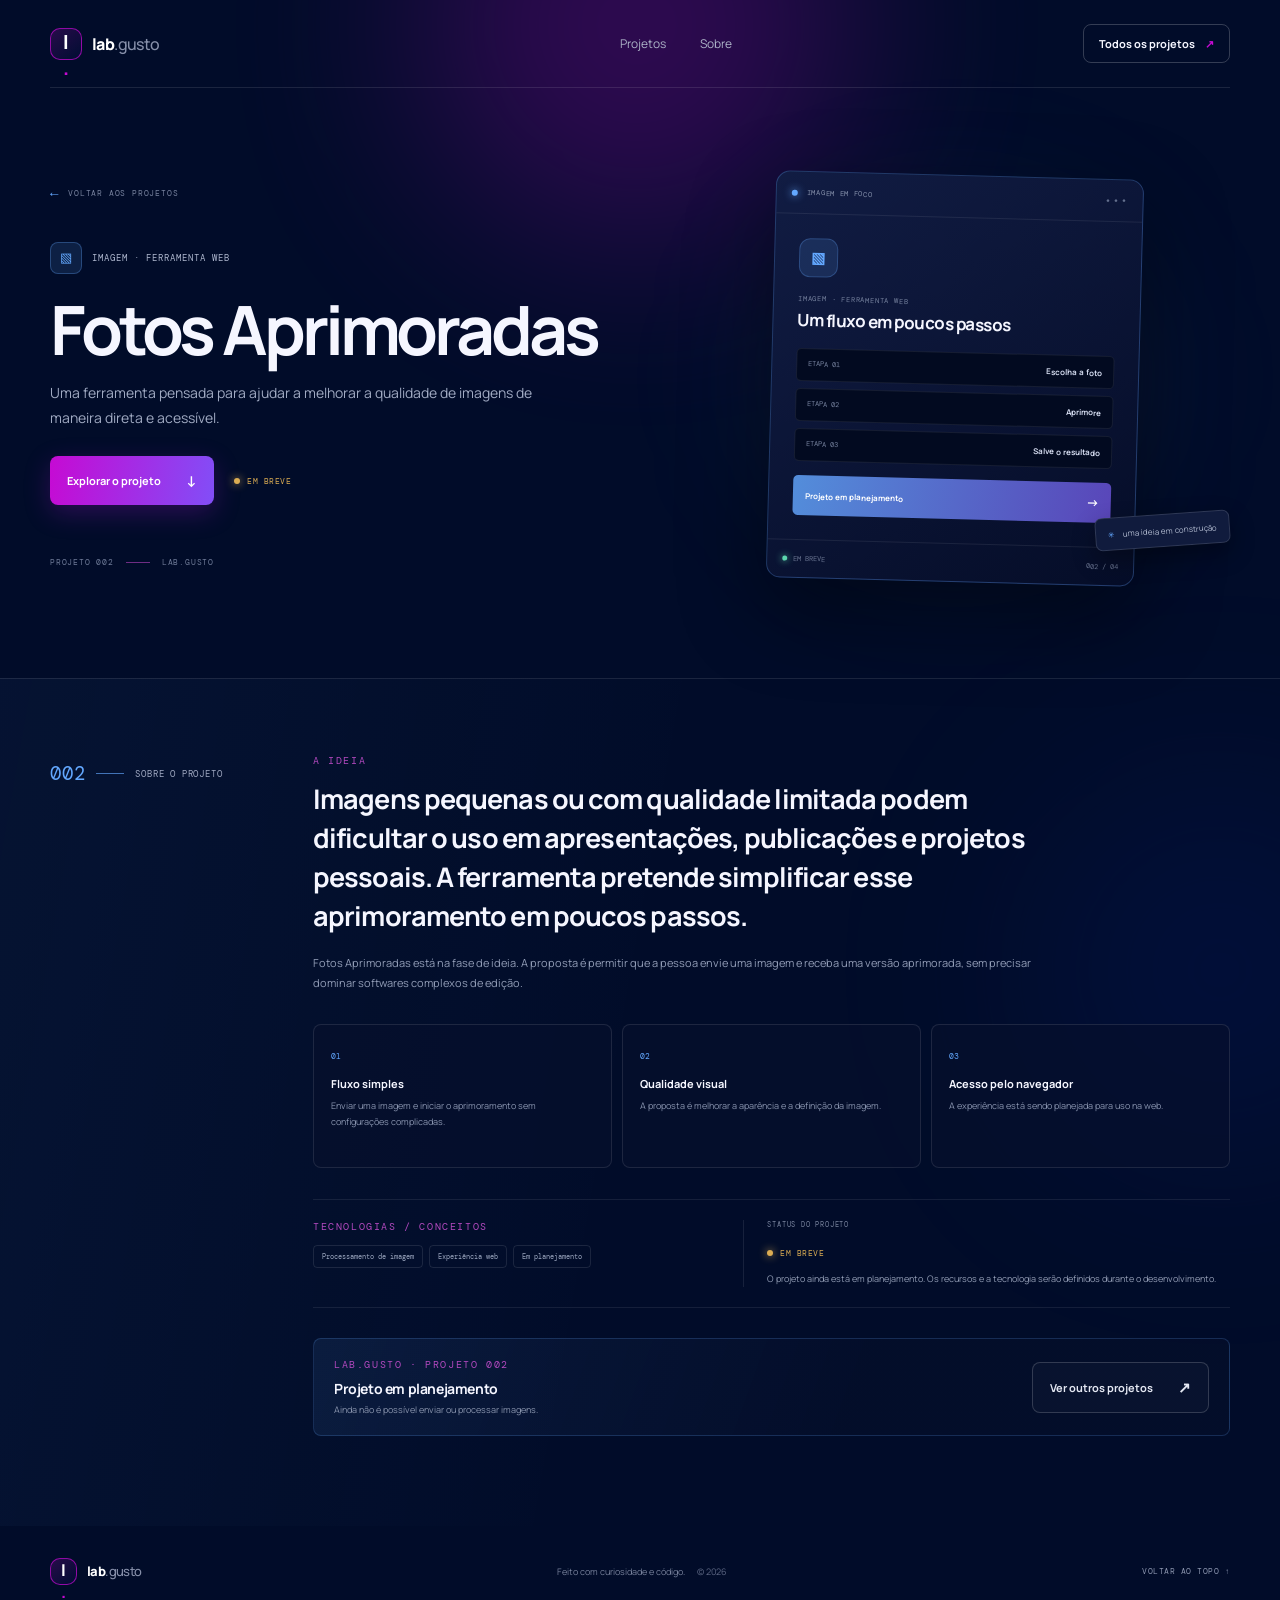
==== projects/fotos-aprimoradas.html @ a48c232b "Adiciona página de fotos-aprimoradas" ====
<!doctype html>
<html lang="pt-BR">
<head>
  <meta charset="utf-8" />
  <meta name="viewport" content="width=device-width, initial-scale=1" />
  <meta name="theme-color" content="#010C29" />
  <meta name="description" content="Uma ferramenta pensada para ajudar a melhorar a qualidade de imagens de maneira direta e acessível." />
  <title>Fotos Aprimoradas — lab.gusto</title>
  <link rel="preconnect" href="https://fonts.googleapis.com">
  <link rel="preconnect" href="https://fonts.gstatic.com" crossorigin>
  <link href="https://fonts.googleapis.com/css2?family=DM+Mono:wght@400;500&family=Manrope:wght@400;500;600;700;800&display=swap" rel="stylesheet">
  <link rel="stylesheet" href="../styles.css" />
  <link rel="stylesheet" href="project.css" />
</head>
<body class="project-page project-photos">
  <div class="ambient ambient-a"></div><div class="ambient ambient-b"></div>
  <header class="topbar wrap">
    <a class="brand" href="../index.html#inicio" aria-label="lab.gusto, início"><span class="brand-mark">l<span>.</span></span><span>lab<span class="brand-muted">.gusto</span></span></a>
    <nav class="nav-links" aria-label="Navegação principal"><a href="../index.html#ferramentas">Projetos</a><a href="../index.html#sobre">Sobre</a></nav>
    <a class="header-cta" href="../index.html#ferramentas">Todos os projetos <span>↗</span></a>
  </header>
  <main>
    <section class="project-hero wrap">
      <div class="project-copy">
        <a class="back-link" href="../index.html#ferramentas"><span>←</span> VOLTAR AOS PROJETOS</a>
        <div class="project-eyebrow"><span class="project-icon">▧</span><span>IMAGEM · FERRAMENTA WEB</span></div>
        <h1>Fotos Aprimoradas</h1>
        <p class="project-lede">Uma ferramenta pensada para ajudar a melhorar a qualidade de imagens de maneira direta e acessível.</p>
        <div class="project-actions"><a class="button button-primary" href="#sobre-o-projeto">Explorar o projeto <span>↓</span></a><span class="project-status soon"><i></i>EM BREVE</span></div>
        <div class="project-meta"><span>PROJETO 002</span><span class="meta-sep"></span><span>LAB.GUSTO</span></div>
      </div>
      <div class="project-showcase" aria-label="Resumo visual do projeto">
        <div class="showcase-glow"></div><div class="showcase-card">
          <div class="showcase-head"><span class="showcase-dot"></span><span>IMAGEM EM FOCO</span><b>···</b></div>
          <div class="showcase-main"><div class="showcase-symbol">▧</div><p class="showcase-kicker">IMAGEM · FERRAMENTA WEB</p><h2>Um fluxo em poucos passos</h2><div class="mock-rows"><div class="mock-row"><span>ETAPA 01</span><b>Escolha a foto</b></div><div class="mock-row"><span>ETAPA 02</span><b>Aprimore</b></div><div class="mock-row"><span>ETAPA 03</span><b>Salve o resultado</b></div></div><div class="showcase-button">Projeto em planejamento<span>→</span></div></div>
          <div class="showcase-foot"><span><i></i>EM BREVE</span><span>002 / 04</span></div>
        </div><div class="showcase-note"><span>✳</span> uma ideia em construção</div>
      </div>
    </section>
    <section class="project-content" id="sobre-o-projeto"><div class="wrap project-content-grid">
      <aside class="project-index"><span>002</span><span class="index-line"></span> SOBRE O PROJETO</aside>
      <div class="project-main-copy"><div class="content-heading"><div class="eyebrow section-eyebrow">A IDEIA</div><h2>Imagens pequenas ou com qualidade limitada podem dificultar o uso em apresentações, publicações e projetos pessoais. A ferramenta pretende simplificar esse aprimoramento em poucos passos.</h2></div><p class="project-description">Fotos Aprimoradas está na fase de ideia. A proposta é permitir que a pessoa envie uma imagem e receba uma versão aprimorada, sem precisar dominar softwares complexos de edição.</p>
        <div class="feature-grid"><article class="feature-item"><span class="feature-number">01</span><h3>Fluxo simples</h3><p>Enviar uma imagem e iniciar o aprimoramento sem configurações complicadas.</p></article><article class="feature-item"><span class="feature-number">02</span><h3>Qualidade visual</h3><p>A proposta é melhorar a aparência e a definição da imagem.</p></article><article class="feature-item"><span class="feature-number">03</span><h3>Acesso pelo navegador</h3><p>A experiência está sendo planejada para uso na web.</p></article></div>
        <div class="project-lower"><div class="tech-block"><div class="eyebrow section-eyebrow">TECNOLOGIAS / CONCEITOS</div><div class="tech-tags"><span class="tech-tag">Processamento de imagem</span><span class="tech-tag">Experiência web</span><span class="tech-tag">Em planejamento</span></div></div><div class="status-block"><span class="status-label">STATUS DO PROJETO</span><b class="project-status soon"><i></i>EM BREVE</b><p>O projeto ainda está em planejamento. Os recursos e a tecnologia serão definidos durante o desenvolvimento.</p></div></div>
        <div class="project-bottom-cta"><div><span class="eyebrow section-eyebrow">LAB.GUSTO · PROJETO 002</span><h3>Projeto em planejamento</h3><p>Ainda não é possível enviar ou processar imagens.</p></div><a class="button button-outline" href="../index.html#ferramentas">Ver outros projetos <span>↗</span></a></div>
      </div>
    </div></section>
  </main>
  <footer class="footer wrap"><a class="brand footer-brand" href="../index.html#inicio"><span class="brand-mark">l<span>.</span></span><span>lab<span class="brand-muted">.gusto</span></span></a><span class="footer-copy">Feito com curiosidade e código. <span>© 2026</span></span><a class="back-top" href="#top">VOLTAR AO TOPO ↑</a></footer>
</body>
</html>
---- styles.css ----
:root{--ink:#010C29;--navy:#020F41;--blue:#02165B;--purple:#9207A6;--pink:#C60AD3;--paper:#f5f6fa;--muted:#8d95ac;--line:rgba(255,255,255,.12);--font:'Manrope',sans-serif;--mono:'DM Mono',monospace}*{box-sizing:border-box}html{scroll-behavior:smooth;scroll-padding-top:90px}body{margin:0;background:var(--ink);color:#f5f6ff;font-family:var(--font);overflow-x:hidden}.wrap{width:min(1180px,calc(100% - 64px));margin-inline:auto}.ambient{position:absolute;pointer-events:none;filter:blur(100px);opacity:.32;border-radius:50%;z-index:-1}.ambient-a{width:430px;height:430px;background:#9207a6;top:-190px;left:33%}.ambient-b{width:380px;height:380px;background:#02165b;top:780px;right:-130px}.topbar{height:88px;display:flex;align-items:center;justify-content:space-between;border-bottom:1px solid rgba(255,255,255,.1);position:relative;z-index:2}.brand{display:flex;align-items:center;gap:10px;color:white;text-decoration:none;font-size:16px;font-weight:800;letter-spacing:-.6px}.brand-mark{display:grid;place-items:center;width:32px;height:32px;border:1px solid rgba(198,10,211,.7);border-radius:10px;font-size:19px;background:linear-gradient(140deg,rgba(198,10,211,.2),rgba(2,22,91,.2))}.brand-mark span{color:var(--pink)}.brand-muted{color:#8790aa;font-weight:500}.nav-links{display:flex;gap:34px;margin-left:110px}.nav-links a,.text-link{font-size:12px;color:#adb4c8;text-decoration:none;transition:color .2s}.nav-links a:hover,.text-link:hover{color:white}.header-cta{padding:11px 15px;border:1px solid rgba(255,255,255,.2);border-radius:8px;text-decoration:none;color:#f5f6ff;font-size:11px;font-weight:700}.header-cta span{color:var(--pink);margin-left:8px}.hero{min-height:594px;position:relative;display:grid;grid-template-columns:1.05fr .95fr;align-items:center;gap:24px;padding-top:10px}.hero-copy{padding:34px 0 55px;position:relative;z-index:1}.eyebrow{font:10px var(--mono);letter-spacing:1.6px;color:#b6bfd8;display:flex;align-items:center;gap:10px}.pulse{width:7px;height:7px;border-radius:99px;background:#dd49e4;box-shadow:0 0 15px #d920e5}.hero h1{font-size:clamp(46px,6vw,76px);letter-spacing:-5px;line-height:1.04;margin:28px 0 20px;font-weight:700}.hero h1 span{color:#c25dcd;background:linear-gradient(100deg,#d834e3,#8f7dff);-webkit-background-clip:text;background-clip:text;-webkit-text-fill-color:transparent}.hero-lede{max-width:470px;color:#a4acc1;font-size:15px;line-height:1.8;margin:0}.hero-actions{display:flex;align-items:center;gap:25px;margin-top:32px}.button{border:0;cursor:pointer;font:700 11px var(--font);border-radius:8px;display:inline-flex;align-items:center;justify-content:space-between;gap:25px;padding:14px 17px;text-decoration:none}.button-primary{background:linear-gradient(100deg,#c60ad3,#824ef7);color:white;box-shadow:0 8px 26px rgba(156,18,199,.28);transition:transform .2s,box-shadow .2s}.button-primary:hover{transform:translateY(-2px);box-shadow:0 12px 34px rgba(156,18,199,.4)}.button span{font-size:15px}.text-link{font-weight:700}.text-link span{color:#df46e7;margin-left:5px}.hero-note{display:flex;align-items:center;gap:12px;color:#808aa6;font-size:10px;margin-top:60px}.hero-note b{color:#c6cce0}.note-line{height:1px;width:35px;background:#9a22a7}.hero-art{height:460px;display:grid;place-items:center;position:relative}.orbit{position:absolute;border:1px solid rgba(198,10,211,.15);border-radius:50%;transform:rotate(-25deg)}.orbit-one{width:510px;height:300px}.orbit-two{width:450px;height:240px;border-color:rgba(76,98,198,.2);transform:rotate(28deg)}.preview-card{width:min(370px,84%);position:relative;z-index:1;background:linear-gradient(150deg,rgba(15,28,67,.96),rgba(5,13,39,.98));border:1px solid rgba(174,157,255,.22);border-radius:15px;box-shadow:0 32px 80px rgba(0,0,0,.45),0 0 45px rgba(146,7,166,.13);transform:rotate(2deg);overflow:hidden}.preview-top{height:43px;border-bottom:1px solid rgba(255,255,255,.08);display:flex;align-items:center;padding:0 15px;gap:12px}.window-dots{display:flex;gap:4px}.window-dots i{width:5px;height:5px;background:#65708d;border-radius:50%}.window-dots i:first-child{background:#d44ad7}.preview-label{font:8px var(--mono);letter-spacing:.7px;color:#aab3ce}.preview-label b{color:var(--pink)}.preview-more{margin-left:auto;color:#9fa8c2;font-size:9px}.preview-inner{padding:22px 24px 24px}.preview-icon{width:32px;height:32px;border-radius:9px;background:linear-gradient(140deg,#c60ad3,#720eae);display:grid;place-items:center;font-size:11px;box-shadow:0 6px 20px #830cad55}.preview-title{margin-top:16px;font-size:18px;font-weight:700;letter-spacing:-.6px}.preview-sub{font-size:10px;color:#828ca8;margin-top:4px}.preview-url{margin-top:19px;border:1px solid rgba(255,255,255,.14);background:#020b22;border-radius:6px;padding:11px 10px;display:flex;align-items:center;gap:9px;color:#7c86a1;font-size:9px}.preview-url>span:first-child{color:#cb4dd5}.url-plus{margin-left:auto;font-size:15px;color:#d4d9ea}.format-row{display:flex;align-items:center;gap:7px;margin-top:9px}.format{font:9px var(--mono);border:1px solid rgba(255,255,255,.12);border-radius:5px;padding:7px 9px;color:#abb2c7}.format small{font:6px var(--mono);color:#78819a;margin-left:4px}.format.active{border-color:#bb35ce;background:rgba(171,28,187,.12);color:#e78ced}.format-quality{margin-left:auto;text-align:right;color:#7d87a1;font:7px var(--mono);line-height:1.6}.format-quality b{color:#d2d8eb;font-size:9px}.preview-submit{margin-top:16px;background:linear-gradient(90deg,#9f11c4,#5543d9);border-radius:6px;padding:11px 12px;font-size:9px;font-weight:700;display:flex;justify-content:space-between}.preview-foot{border-top:1px solid rgba(255,255,255,.08);padding:11px 16px;display:flex;justify-content:space-between;color:#717b97;font:7px var(--mono)}.status-dot{display:inline-block;width:6px;height:6px;background:#54d7ad;border-radius:50%;margin-right:5px;box-shadow:0 0 7px #54d7ad}.float-chip{position:absolute;z-index:2;background:#101b3d;border:1px solid rgba(255,255,255,.13);border-radius:8px;padding:10px 12px;box-shadow:0 12px 30px #0005;color:#b9c0d5;font-size:9px;display:flex;align-items:center;gap:8px}.float-chip>span:first-child{color:#dc55e3}.chip-top{top:73px;right:14px;transform:rotate(4deg)}.chip-bottom{left:0;bottom:75px;transform:rotate(-5deg)}.chip-check{background:#12382f;color:#61e5b4!important;width:15px;height:15px;border-radius:50%;display:grid;place-items:center;font-size:9px}.hero-gridline{position:absolute;left:calc((100vw - min(1180px,100vw - 64px))/2 * -1);right:calc((100vw - min(1180px,100vw - 64px))/2 * -1);bottom:0;height:1px;background:linear-gradient(90deg,transparent,rgba(255,255,255,.13),transparent)}.tools-section{padding:91px 0 105px}.section-heading{display:flex;justify-content:space-between;align-items:flex-end}.section-eyebrow{color:#b349bf}.section-heading h2{font-size:38px;letter-spacing:-2px;margin:13px 0 7px}.section-heading p{color:#8992ad;font-size:12px;margin:0}.tool-count{display:flex;align-items:center;gap:11px;color:#7c86a1;font:8px var(--mono);line-height:1.6;letter-spacing:.6px;padding-bottom:4px}.count-number{font:22px var(--mono);color:#d353dd}.tool-controls{display:flex;align-items:center;justify-content:space-between;margin:39px 0 18px}.filters{display:flex;gap:6px}.filter{font:10px var(--font);border:1px solid rgba(255,255,255,.11);border-radius:6px;background:transparent;color:#929bb3;padding:9px 12px;cursor:pointer;transition:all .2s}.filter span{font:8px var(--mono);color:#717c98;margin-left:7px}.filter.active,.filter:hover{border-color:rgba(196,48,209,.55);background:rgba(146,7,166,.16);color:#efc5f2}.filter.active span{color:#d751e0}.search-box{height:35px;width:190px;border:1px solid rgba(255,255,255,.12);border-radius:6px;display:flex;align-items:center;padding:0 10px;gap:7px;color:#7b85a0}.search-box>span{font-size:17px;transform:rotate(-25deg)}.search-box input{width:100%;background:transparent;border:0;outline:0;color:#eff1f9;font:10px var(--font)}.search-box input::placeholder{color:#747e98}.tool-grid{display:grid;grid-template-columns:repeat(2,minmax(0,1fr));gap:12px}.tool-card{min-height:260px;border:1px solid rgba(255,255,255,.1);background:linear-gradient(135deg,rgba(9,20,55,.92),rgba(4,13,38,.92));border-radius:10px;padding:20px 22px;position:relative;overflow:hidden;transition:transform .22s,border-color .22s,background .22s}.tool-card:hover{transform:translateY(-3px);border-color:rgba(196,48,209,.44);background:linear-gradient(135deg,rgba(20,24,70,.95),rgba(6,14,42,.98))}.tool-card.featured{border-color:rgba(198,10,211,.4);background:linear-gradient(120deg,rgba(70,15,99,.25),rgba(4,13,38,.95) 68%)}.card-top{display:flex;align-items:center;justify-content:space-between}.tool-icon{width:35px;height:35px;border-radius:9px;display:grid;place-items:center;font-size:12px}.video-icon{background:rgba(198,10,211,.19);color:#e35dec}.braces-icon{background:rgba(42,105,213,.2);color:#71aaff;font:13px var(--mono)}.focus-icon{background:rgba(38,180,157,.16);color:#56d9bf;font-size:20px}.idea-icon{background:rgba(222,171,39,.15);color:#eac153}.availability{font:8px var(--mono);letter-spacing:.7px;color:#68d7ad;display:flex;align-items:center;gap:6px}.availability i{width:5px;height:5px;border-radius:50%;background:#68d7ad;box-shadow:0 0 7px #68d7ad}.availability.soon{color:#dcad53}.availability.soon i{background:#dcad53;box-shadow:0 0 7px #dcad53}.card-number{font:8px var(--mono);color:#77819e;letter-spacing:1px;margin-top:16px}.tool-card h3{font-size:17px;letter-spacing:-.5px;margin:8px 0}.tool-card p{max-width:420px;color:#909ab4;font-size:10px;line-height:1.7;margin:0}.card-tags{display:flex;gap:5px;margin-top:14px}.card-tags span{font:7px var(--mono);color:#8994b1;border:1px solid rgba(255,255,255,.1);padding:5px 7px;border-radius:4px}.card-link{font:700 9px var(--font);color:#d88be0;text-decoration:none;border:0;background:none;cursor:pointer;padding:0;margin-top:17px;display:inline-flex;align-items:center;gap:9px}.card-link span{font-size:13px;color:#ed59e8}.card-decoration{position:absolute;right:16px;bottom:12px;font:38px var(--mono);color:rgba(255,255,255,.025)}.idea-card{background:linear-gradient(125deg,rgba(36,30,55,.5),rgba(4,13,38,.95))}.empty-state{border:1px dashed rgba(255,255,255,.15);padding:32px;text-align:center;color:#8b95af;font-size:12px;border-radius:8px}.about-section{border-top:1px solid rgba(255,255,255,.1);border-bottom:1px solid rgba(255,255,255,.1);background:linear-gradient(100deg,rgba(146,7,166,.1),rgba(2,22,91,.1));padding:78px 0}.about-wrap{display:grid;grid-template-columns:220px 1fr;gap:65px}.about-index{font:9px var(--mono);color:#a0a9c2;letter-spacing:.8px;display:flex;align-items:center;gap:12px;padding-top:8px}.about-index>span:first-child{color:#d853df;font-size:19px}.index-line{height:1px;width:35px;background:#8f27a0}.about-content h2{font-size:40px;line-height:1.2;letter-spacing:-2px;margin:0}.about-content h2 span{color:#b76ac6}.about-bottom{display:flex;justify-content:space-between;align-items:flex-end;margin-top:24px}.about-bottom p{max-width:510px;color:#939cb5;font-size:11px;line-height:1.9;margin:0}.about-stamp{width:88px;height:88px;border:1px solid rgba(207,73,215,.5);border-radius:50%;display:flex;flex-direction:column;align-items:center;justify-content:center;text-align:center;color:#a7b0c8;font:7px var(--mono);line-height:1.5;transform:rotate(-12deg)}.about-stamp b{font:20px var(--font);color:white;letter-spacing:-1px}.about-stamp b span{color:#d931df}.footer{min-height:90px;display:flex;align-items:center;justify-content:space-between}.footer-brand{font-size:13px}.footer-brand .brand-mark{width:27px;height:27px;font-size:16px}.footer-copy{font-size:9px;color:#77819b}.footer-copy span{margin-left:10px;color:#5d6783}.back-top{font:8px var(--mono);color:#8c96af;text-decoration:none;letter-spacing:.5px}.back-top:hover{color:white}.modal-backdrop{position:fixed;inset:0;z-index:10;background:rgba(0,5,22,.74);backdrop-filter:blur(8px);display:none;place-items:center;padding:20px}.modal-backdrop.open{display:grid}.modal{position:relative;width:min(480px,100%);padding:32px;background:linear-gradient(145deg,#111d49,#050e2c);border:1px solid rgba(199,84,211,.35);border-radius:14px;box-shadow:0 30px 90px #0009;animation:appear .22s ease-out}@keyframes appear{from{opacity:0;transform:translateY(8px) scale(.98)}to{opacity:1;transform:none}}.modal-close{position:absolute;right:15px;top:12px;border:0;background:none;color:#9da6bd;font-size:24px;cursor:pointer}.modal-kicker{font:8px var(--mono);letter-spacing:1px;color:#98a2be}.modal-kicker span{color:#d248dc}.modal-icon{width:40px;height:40px;border-radius:10px;margin-top:24px;background:rgba(198,10,211,.18);color:#df59e8;display:grid;place-items:center;font-size:13px}.modal h2{font-size:23px;letter-spacing:-1px;margin:15px 0 9px}.modal>p{font-size:11px;line-height:1.8;color:#9ca6c0;margin:0}.modal-details{display:grid;grid-template-columns:repeat(3,1fr);gap:8px;margin-top:23px}.modal-details>div{padding:11px;background:rgba(255,255,255,.035);border:1px solid rgba(255,255,255,.07);border-radius:6px}.modal-details span{display:block;font:7px var(--mono);color:#77819b;margin-bottom:7px}.modal-details b{font-size:9px;color:#e0e4ef}.modal-details .status-dot{display:inline-block;margin:0 4px 0 0}.modal-note{padding:11px 12px;border-left:2px solid #a726b2;background:rgba(146,7,166,.09);color:#9ba5bd;font-size:9px;line-height:1.7;margin-top:17px}.modal-action{margin-top:20px;width:100%}@media(max-width:800px){.wrap{width:min(100% - 40px,600px)}.topbar{height:72px}.nav-links{margin:0;gap:19px}.nav-links a{font-size:10px}.header-cta{font-size:0;padding:10px 12px}.header-cta span{font-size:15px;margin:0}.hero{grid-template-columns:1fr;padding-top:45px;padding-bottom:30px;gap:0}.hero-copy{padding:0}.hero h1{font-size:58px;letter-spacing:-4px}.hero-note{margin-top:34px}.hero-art{height:395px}.orbit-one{width:450px;height:260px}.orbit-two{width:400px;height:220px}.chip-top{right:5px;top:45px}.chip-bottom{left:5px;bottom:39px}.tools-section{padding:70px 0}.about-wrap{grid-template-columns:1fr;gap:25px}.about-section{padding:56px 0}.about-index{padding:0}.about-content h2{font-size:34px}}@media(max-width:540px){.wrap{width:calc(100% - 32px)}.brand{font-size:14px}.nav-links{gap:13px}.nav-links a{font-size:9px}.hero{padding-top:38px}.eyebrow{font-size:8px}.hero h1{font-size:45px;letter-spacing:-3px;margin:22px 0 15px}.hero-lede{font-size:12px}.hero-actions{gap:16px;flex-wrap:wrap;margin-top:25px}.button{font-size:10px}.text-link{font-size:10px}.hero-note{font-size:9px}.hero-art{height:350px}.preview-card{width:84%}.float-chip{font-size:8px;padding:8px 9px}.chip-top{right:-2px;top:37px}.chip-bottom{left:-2px;bottom:30px}.section-heading{align-items:flex-start}.section-heading h2{font-size:30px}.section-heading p{font-size:10px;max-width:250px;line-height:1.6}.tool-count{gap:6px}.count-number{font-size:18px}.tool-controls{align-items:flex-start;gap:12px;flex-direction:column;margin-top:28px}.filters{width:100%;overflow:auto;padding-bottom:2px}.filter{white-space:nowrap;padding:8px 10px;font-size:9px}.filter span{margin-left:3px}.search-box{width:100%}.tool-grid{grid-template-columns:1fr;gap:9px}.tool-card{min-height:245px;padding:18px}.about-content h2{font-size:30px}.about-bottom p{font-size:10px;max-width:calc(100% - 90px)}.about-stamp{width:72px;height:72px}.footer{min-height:80px;flex-wrap:wrap;gap:10px}.footer-copy{order:3;width:100%;padding-bottom:15px}.back-top{font-size:7px}.modal{padding:25px 20px}.modal-details{gap:5px}.modal-details>div{padding:9px 7px}.modal-details b{font-size:8px}}
---- projects/project.css ----
.project-page{--project-accent:#cf50df;--project-accent-rgb:207,80,223}.project-photos{--project-accent:#63a8ff;--project-accent-rgb:99,168,255}.project-norte{--project-accent:#ecc65e;--project-accent-rgb:236,198,94}.project-price{--project-accent:#5ad5b2;--project-accent-rgb:90,213,178}.project-hero{min-height:590px;display:grid;grid-template-columns:1.05fr .95fr;align-items:center;gap:20px;padding-top:35px;padding-bottom:45px;position:relative}.project-copy{padding:20px 0 28px;z-index:1}.back-link{display:inline-flex;gap:9px;align-items:center;color:#77829e;text-decoration:none;font:8px var(--mono);letter-spacing:.8px;margin-bottom:40px;transition:color .2s}.back-link:hover{color:#fff}.back-link span{font-size:14px;color:var(--project-accent)}.project-eyebrow{display:flex;align-items:center;gap:10px;color:#aeb7ce;font:9px var(--mono);letter-spacing:1px}.project-icon{height:32px;min-width:32px;padding:0 8px;display:grid;place-items:center;background:rgba(var(--project-accent-rgb),.13);border:1px solid rgba(var(--project-accent-rgb),.3);border-radius:8px;color:var(--project-accent);font-size:13px}.project-copy h1{font-size:clamp(46px,6vw,68px);line-height:1.04;letter-spacing:-4px;margin:20px 0 15px}.project-lede{max-width:490px;color:#a0aac2;font-size:14px;line-height:1.8;margin:0}.project-actions{display:flex;align-items:center;gap:20px;margin-top:26px}.project-status{display:inline-flex;align-items:center;gap:7px;font:8px var(--mono);letter-spacing:.5px;color:var(--project-accent);white-space:nowrap}.project-status i{width:6px;height:6px;background:currentColor;border-radius:50%;box-shadow:0 0 8px currentColor}.project-status.soon{color:#dcad53}.project-status.progress{color:#9c8cff}.project-meta{display:flex;align-items:center;gap:12px;margin-top:52px;font:8px var(--mono);letter-spacing:.8px;color:#6f7b98}.meta-sep{width:24px;height:1px;background:#6f2d83}.project-showcase{height:410px;display:grid;place-items:center;position:relative}.showcase-glow{position:absolute;width:320px;height:280px;border-radius:50%;filter:blur(85px);background:rgba(var(--project-accent-rgb),.15)}.showcase-card{width:min(368px,86%);position:relative;z-index:1;border:1px solid rgba(var(--project-accent-rgb),.27);border-radius:14px;background:linear-gradient(145deg,#111c43,#050d28);box-shadow:0 30px 85px #0007;overflow:hidden;transform:rotate(1.5deg)}.showcase-head{height:42px;border-bottom:1px solid rgba(255,255,255,.08);display:flex;gap:9px;align-items:center;padding:0 15px;font:7px var(--mono);letter-spacing:.7px;color:#8994ae}.showcase-head b{margin-left:auto;color:#64708e;font-size:12px}.showcase-dot{width:6px;height:6px;border-radius:50%;background:var(--project-accent);box-shadow:0 0 8px var(--project-accent)}.showcase-main{padding:24px}.showcase-symbol{width:39px;height:39px;display:grid;place-items:center;border-radius:11px;background:rgba(var(--project-accent-rgb),.14);color:var(--project-accent);font-weight:800;font-size:15px;border:1px solid rgba(var(--project-accent-rgb),.25)}.showcase-kicker{font:7px var(--mono);color:#77839f;letter-spacing:.8px;margin:17px 0 5px}.showcase-main h2{font-size:17px;letter-spacing:-.5px;margin:0 0 17px}.mock-rows{display:grid;gap:7px}.mock-row{display:flex;justify-content:space-between;gap:10px;padding:10px 11px;border:1px solid rgba(255,255,255,.08);border-radius:5px;background:#020a20}.mock-row span{font:7px var(--mono);color:#77839f}.mock-row b{font-size:8px;color:#d2d9ed;text-align:right}.showcase-button{margin-top:14px;border-radius:5px;background:linear-gradient(100deg,rgba(var(--project-accent-rgb),.82),#5946b9);padding:11px 12px;display:flex;align-items:center;justify-content:space-between;font-size:8px;font-weight:700;color:#fff}.showcase-button span{font-size:13px}.showcase-foot{height:38px;border-top:1px solid rgba(255,255,255,.08);display:flex;align-items:center;justify-content:space-between;padding:0 15px;color:#697490;font:7px var(--mono)}.showcase-foot span:first-child{display:flex;align-items:center;gap:6px}.showcase-foot i{width:5px;height:5px;border-radius:50%;background:#5cd7ae;box-shadow:0 0 7px #5cd7ae}.showcase-note{position:absolute;bottom:36px;right:0;z-index:2;display:flex;gap:8px;align-items:center;padding:10px 12px;border-radius:7px;border:1px solid rgba(255,255,255,.13);background:#101b3d;color:#b2bbd0;font-size:8px;transform:rotate(-4deg);box-shadow:0 10px 25px #0005}.showcase-note span{color:var(--project-accent)}.project-content{border-top:1px solid rgba(255,255,255,.1);background:linear-gradient(100deg,rgba(var(--project-accent-rgb),.045),transparent 50%);padding:75px 0 90px}.project-content-grid{display:grid;grid-template-columns:205px 1fr;gap:58px}.project-index{font:9px var(--mono);color:#a0a9c2;letter-spacing:.8px;display:flex;align-items:center;gap:11px;padding-top:7px;height:max-content}.project-index>span:first-child{color:var(--project-accent);font-size:19px}.project-index .index-line{width:28px;height:1px;background:var(--project-accent);opacity:.65}.content-heading{max-width:760px}.content-heading h2{font-size:27px;line-height:1.45;letter-spacing:-.9px;margin:12px 0 0}.project-description{max-width:760px;color:#929db7;font-size:11px;line-height:1.9;margin:17px 0 30px}.feature-grid{display:grid;grid-template-columns:repeat(3,minmax(0,1fr));gap:10px}.feature-item{min-height:144px;padding:17px;border:1px solid rgba(255,255,255,.1);border-radius:8px;background:rgba(7,16,45,.65)}.feature-number{font:8px var(--mono);color:var(--project-accent)}.feature-item h3{font-size:11px;margin:12px 0 7px}.feature-item p{font-size:9px;line-height:1.7;color:#8994af;margin:0}.project-lower{display:grid;grid-template-columns:1fr 1.2fr;gap:25px;margin-top:31px;padding:20px 0;border-top:1px solid rgba(255,255,255,.08);border-bottom:1px solid rgba(255,255,255,.08)}.tech-tags{display:flex;flex-wrap:wrap;gap:6px;margin-top:12px}.tech-tag{border:1px solid rgba(255,255,255,.1);border-radius:4px;padding:6px 8px;color:#9ba6bf;font:7px var(--mono)}.status-block{border-left:1px solid rgba(255,255,255,.09);padding-left:23px}.status-label{display:block;font:7px var(--mono);letter-spacing:.8px;color:#77829c;margin-bottom:10px}.status-block>p{font-size:9px;color:#929db5;line-height:1.75;margin:10px 0 0}.project-bottom-cta{margin-top:30px;display:flex;align-items:center;justify-content:space-between;gap:20px;padding:19px 20px;border:1px solid rgba(var(--project-accent-rgb),.2);border-radius:8px;background:linear-gradient(110deg,rgba(var(--project-accent-rgb),.09),rgba(6,15,43,.5) 60%)}.project-bottom-cta h3{font-size:14px;letter-spacing:-.4px;margin:8px 0 5px}.project-bottom-cta p{font-size:9px;color:#8994ad;margin:0}.button-outline{border:1px solid rgba(255,255,255,.17);color:#e3e7f2;background:rgba(255,255,255,.025)}.button-outline:hover{border-color:rgba(var(--project-accent-rgb),.5)}
.tool-card{display:block;text-decoration:none;color:inherit;cursor:pointer}.tool-card:focus-visible{outline:2px solid #c948d5;outline-offset:3px}.tool-card .card-link{cursor:pointer}.photo-icon{background:rgba(53,134,213,.19);color:#78bdff;font-size:18px}.north-icon{background:rgba(236,198,94,.15);color:#eed275;font-size:16px;font-weight:800}.price-icon{background:rgba(90,213,178,.15);color:#68dfbb;font-size:22px}.availability.in-progress{color:#a497ff}.availability.in-progress i{background:#a497ff;box-shadow:0 0 7px #a497ff}.price-card{background:linear-gradient(130deg,rgba(14,53,58,.3),rgba(4,13,38,.95))}.tool-grid .tool-card:hover .card-link{color:#f0c7f2}
@media(max-width:800px){.project-hero{grid-template-columns:1fr;padding-top:30px;gap:0}.project-copy{padding-bottom:0}.back-link{margin-bottom:30px}.project-copy h1{font-size:58px}.project-showcase{height:365px}.project-meta{margin-top:35px}.project-content-grid{grid-template-columns:1fr;gap:24px}.project-index{padding-top:0}.feature-grid{grid-template-columns:repeat(3,minmax(0,1fr))}}
@media(max-width:540px){.project-copy h1{font-size:44px;letter-spacing:-3px}.project-lede{font-size:12px}.project-actions{align-items:flex-start;flex-direction:column;gap:13px}.project-showcase{height:340px}.showcase-card{width:88%}.showcase-note{right:-2px;bottom:28px}.project-content{padding:55px 0 65px}.content-heading h2{font-size:22px}.feature-grid{grid-template-columns:1fr}.feature-item{min-height:0}.project-lower{grid-template-columns:1fr;gap:20px}.status-block{border-left:0;border-top:1px solid rgba(255,255,255,.09);padding:18px 0 0}.project-bottom-cta{align-items:flex-start;flex-direction:column}.project-bottom-cta .button{width:100%}}
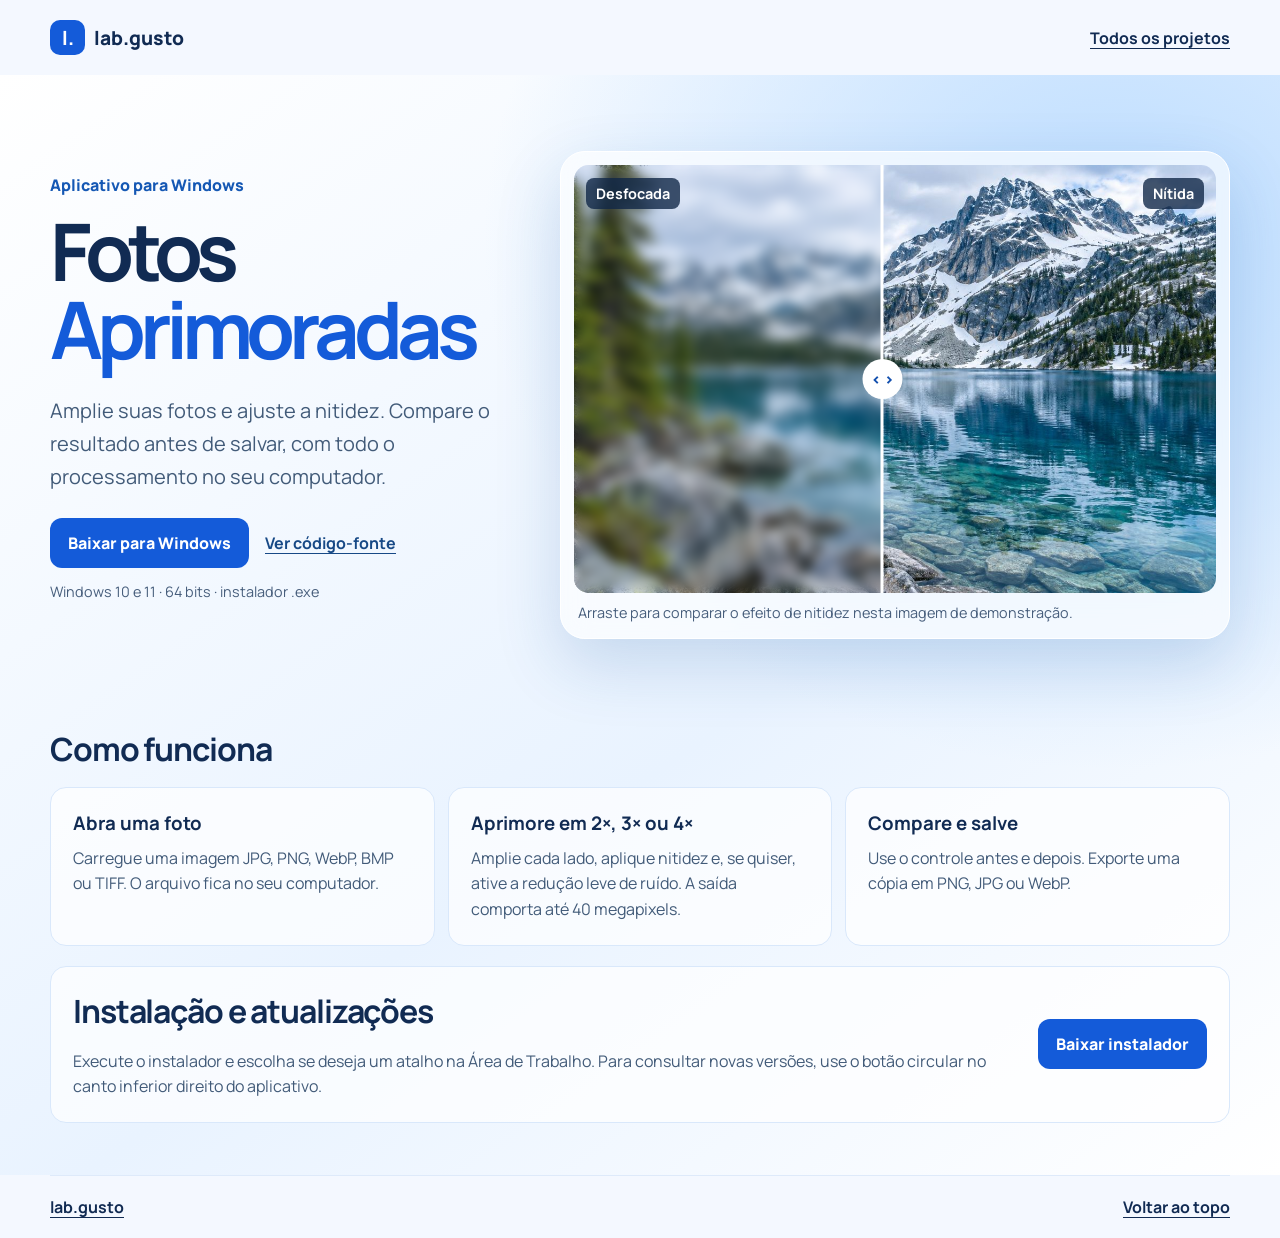
==== commit 46035a6c: "Publica Fotos Aprimoradas com demonstração e download para Windows" ====
--- a/projects/fotos-aprimoradas.html
+++ b/projects/fotos-aprimoradas.html
@@ -1,51 +1,56 @@
 <!doctype html>
 <html lang="pt-BR">
 <head>
-  <meta charset="utf-8" />
-  <meta name="viewport" content="width=device-width, initial-scale=1" />
-  <meta name="theme-color" content="#010C29" />
-  <meta name="description" content="Uma ferramenta pensada para ajudar a melhorar a qualidade de imagens de maneira direta e acessível." />
+  <meta charset="utf-8">
+  <meta name="viewport" content="width=device-width, initial-scale=1">
+  <meta name="theme-color" content="#edf5ff">
+  <meta name="description" content="Amplie suas fotos em até 4× por lado com o aplicativo para Windows do Lab Gusto.">
   <title>Fotos Aprimoradas — lab.gusto</title>
   <link rel="preconnect" href="https://fonts.googleapis.com">
   <link rel="preconnect" href="https://fonts.gstatic.com" crossorigin>
-  <link href="https://fonts.googleapis.com/css2?family=DM+Mono:wght@400;500&family=Manrope:wght@400;500;600;700;800&display=swap" rel="stylesheet">
-  <link rel="stylesheet" href="../styles.css" />
-  <link rel="stylesheet" href="project.css" />
+  <link href="https://fonts.googleapis.com/css2?family=Manrope:wght@400;500;600;700;800&display=swap" rel="stylesheet">
+  <link rel="stylesheet" href="fotos.css">
+  <script src="fotos.js" defer></script>
 </head>
-<body class="project-page project-photos">
-  <div class="ambient ambient-a"></div><div class="ambient ambient-b"></div>
-  <header class="topbar wrap">
-    <a class="brand" href="../index.html#inicio" aria-label="lab.gusto, início"><span class="brand-mark">l<span>.</span></span><span>lab<span class="brand-muted">.gusto</span></span></a>
-    <nav class="nav-links" aria-label="Navegação principal"><a href="../index.html#ferramentas">Projetos</a><a href="../index.html#sobre">Sobre</a></nav>
-    <a class="header-cta" href="../index.html#ferramentas">Todos os projetos <span>↗</span></a>
+<body id="top">
+  <header class="shell top">
+    <a class="brand" href="../index.html#inicio" aria-label="Lab Gusto, início"><span class="brand-icon">l.</span> lab.gusto</a>
+    <a href="../index.html#ferramentas">Todos os projetos</a>
   </header>
   <main>
-    <section class="project-hero wrap">
-      <div class="project-copy">
-        <a class="back-link" href="../index.html#ferramentas"><span>←</span> VOLTAR AOS PROJETOS</a>
-        <div class="project-eyebrow"><span class="project-icon">▧</span><span>IMAGEM · FERRAMENTA WEB</span></div>
-        <h1>Fotos Aprimoradas</h1>
-        <p class="project-lede">Uma ferramenta pensada para ajudar a melhorar a qualidade de imagens de maneira direta e acessível.</p>
-        <div class="project-actions"><a class="button button-primary" href="#sobre-o-projeto">Explorar o projeto <span>↓</span></a><span class="project-status soon"><i></i>EM BREVE</span></div>
-        <div class="project-meta"><span>PROJETO 002</span><span class="meta-sep"></span><span>LAB.GUSTO</span></div>
+    <section class="shell hero">
+      <div class="intro">
+        <p class="platform">Aplicativo para Windows</p>
+        <h1>Fotos<br><span>Aprimoradas</span></h1>
+        <p class="lede">Amplie suas fotos e ajuste a nitidez. Compare o resultado antes de salvar, com todo o processamento no seu computador.</p>
+        <div class="actions">
+          <a class="download" href="https://github.com/Algusto-RC/fotos-aprimoradas/releases/latest/download/labGusto-Fotos-Aprimoradas-Setup.exe">Baixar para Windows</a>
+          <a class="source" href="https://github.com/Algusto-RC/fotos-aprimoradas">Ver código-fonte</a>
+        </div>
+        <p class="details">Windows 10 e 11 · 64 bits · instalador .exe</p>
       </div>
-      <div class="project-showcase" aria-label="Resumo visual do projeto">
-        <div class="showcase-glow"></div><div class="showcase-card">
-          <div class="showcase-head"><span class="showcase-dot"></span><span>IMAGEM EM FOCO</span><b>···</b></div>
-          <div class="showcase-main"><div class="showcase-symbol">▧</div><p class="showcase-kicker">IMAGEM · FERRAMENTA WEB</p><h2>Um fluxo em poucos passos</h2><div class="mock-rows"><div class="mock-row"><span>ETAPA 01</span><b>Escolha a foto</b></div><div class="mock-row"><span>ETAPA 02</span><b>Aprimore</b></div><div class="mock-row"><span>ETAPA 03</span><b>Salve o resultado</b></div></div><div class="showcase-button">Projeto em planejamento<span>→</span></div></div>
-          <div class="showcase-foot"><span><i></i>EM BREVE</span><span>002 / 04</span></div>
-        </div><div class="showcase-note"><span>✳</span> uma ideia em construção</div>
+      <figure class="showcase" id="showcase">
+        <div class="image-frame">
+          <img src="fotos-demo.jpg" alt="Lago azul cercado por montanhas" width="1200" height="800">
+          <img class="blurred" src="fotos-demo.jpg" alt="" aria-hidden="true" width="1200" height="800">
+          <span class="comparison-tag before">Desfocada</span>
+          <span class="comparison-tag after">Nítida</span>
+          <span class="divider" aria-hidden="true"><span>‹ ›</span></span>
+          <input id="comparison" type="range" min="0" max="100" value="48" aria-label="Comparar a foto desfocada com a foto nítida">
+        </div>
+        <figcaption>Arraste para comparar o efeito de nitidez nesta imagem de demonstração.</figcaption>
+      </figure>
+    </section>
+    <section class="shell workflow" aria-labelledby="how">
+      <h2 id="how">Como funciona</h2>
+      <div class="features">
+        <article><h3>Abra uma foto</h3><p>Carregue uma imagem JPG, PNG, WebP, BMP ou TIFF. O arquivo fica no seu computador.</p></article>
+        <article><h3>Aprimore em 2×, 3× ou 4×</h3><p>Amplie cada lado, aplique nitidez e, se quiser, ative a redução leve de ruído. A saída comporta até 40 megapixels.</p></article>
+        <article><h3>Compare e salve</h3><p>Use o controle antes e depois. Exporte uma cópia em PNG, JPG ou WebP.</p></article>
       </div>
+      <div class="install"><div><h2>Instalação e atualizações</h2><p>Execute o instalador e escolha se deseja um atalho na Área de Trabalho. Para consultar novas versões, use o botão circular no canto inferior direito do aplicativo.</p></div><a class="download" href="https://github.com/Algusto-RC/fotos-aprimoradas/releases/latest/download/labGusto-Fotos-Aprimoradas-Setup.exe">Baixar instalador</a></div>
     </section>
-    <section class="project-content" id="sobre-o-projeto"><div class="wrap project-content-grid">
-      <aside class="project-index"><span>002</span><span class="index-line"></span> SOBRE O PROJETO</aside>
-      <div class="project-main-copy"><div class="content-heading"><div class="eyebrow section-eyebrow">A IDEIA</div><h2>Imagens pequenas ou com qualidade limitada podem dificultar o uso em apresentações, publicações e projetos pessoais. A ferramenta pretende simplificar esse aprimoramento em poucos passos.</h2></div><p class="project-description">Fotos Aprimoradas está na fase de ideia. A proposta é permitir que a pessoa envie uma imagem e receba uma versão aprimorada, sem precisar dominar softwares complexos de edição.</p>
-        <div class="feature-grid"><article class="feature-item"><span class="feature-number">01</span><h3>Fluxo simples</h3><p>Enviar uma imagem e iniciar o aprimoramento sem configurações complicadas.</p></article><article class="feature-item"><span class="feature-number">02</span><h3>Qualidade visual</h3><p>A proposta é melhorar a aparência e a definição da imagem.</p></article><article class="feature-item"><span class="feature-number">03</span><h3>Acesso pelo navegador</h3><p>A experiência está sendo planejada para uso na web.</p></article></div>
-        <div class="project-lower"><div class="tech-block"><div class="eyebrow section-eyebrow">TECNOLOGIAS / CONCEITOS</div><div class="tech-tags"><span class="tech-tag">Processamento de imagem</span><span class="tech-tag">Experiência web</span><span class="tech-tag">Em planejamento</span></div></div><div class="status-block"><span class="status-label">STATUS DO PROJETO</span><b class="project-status soon"><i></i>EM BREVE</b><p>O projeto ainda está em planejamento. Os recursos e a tecnologia serão definidos durante o desenvolvimento.</p></div></div>
-        <div class="project-bottom-cta"><div><span class="eyebrow section-eyebrow">LAB.GUSTO · PROJETO 002</span><h3>Projeto em planejamento</h3><p>Ainda não é possível enviar ou processar imagens.</p></div><a class="button button-outline" href="../index.html#ferramentas">Ver outros projetos <span>↗</span></a></div>
-      </div>
-    </div></section>
   </main>
-  <footer class="footer wrap"><a class="brand footer-brand" href="../index.html#inicio"><span class="brand-mark">l<span>.</span></span><span>lab<span class="brand-muted">.gusto</span></span></a><span class="footer-copy">Feito com curiosidade e código. <span>© 2026</span></span><a class="back-top" href="#top">VOLTAR AO TOPO ↑</a></footer>
+  <footer class="shell footer"><a href="../index.html#inicio">lab.gusto</a><a href="#top">Voltar ao topo</a></footer>
 </body>
 </html>
--- a/projects/fotos.css
+++ b/projects/fotos.css
@@ -0,0 +1,53 @@
+:root {
+  color-scheme: light;
+  font-family: Manrope, system-ui, sans-serif;
+  color: #112b53;
+  background: #f4f8ff;
+}
+* { box-sizing: border-box; }
+body { margin: 0; }
+a { color: inherit; text-underline-offset: .24em; }
+a:focus-visible, input:focus-visible { outline: 3px solid #2674ee; outline-offset: 5px; }
+.shell { width: min(1180px, calc(100% - 64px)); margin-inline: auto; }
+.top, .footer { display: flex; align-items: center; justify-content: space-between; gap: 16px; padding-block: 20px; font-weight: 700; }
+.brand { display: inline-flex; align-items: center; gap: 9px; font-size: 1.2rem; text-decoration: none; font-weight: 800; }
+.brand-icon { display: grid; place-items: center; width: 35px; height: 35px; border-radius: 10px; background: #145bd9; color: white; }
+main { background: radial-gradient(ellipse at 87% 15%, #bbdcff 0%, transparent 40%), linear-gradient(145deg, #fff, #e9f3ff 58%, #fff); }
+.hero { min-height: 600px; display: grid; grid-template-columns: .8fr 1.2fr; align-items: center; gap: clamp(26px, 5vw, 75px); padding-block: 76px; }
+.platform { color: #1558b4; font-weight: 800; margin: 0 0 16px; }
+h1 { font-size: clamp(2.65rem, 6.2vw, 5.6rem); line-height: .99; letter-spacing: -.075em; margin: 0; }
+h1 span { color: #145bd9; }
+.lede { color: #425b79; font-size: clamp(1.05rem, 1.65vw, 1.25rem); line-height: 1.65; max-width: 39ch; margin: 25px 0; }
+.actions { display: flex; gap: 16px; align-items: center; flex-wrap: wrap; }
+.download { display: inline-flex; align-items: center; justify-content: center; border-radius: 12px; min-height: 50px; padding: 12px 18px; background: #145bd9; color: white; font-weight: 800; text-decoration: none; white-space: nowrap; }
+.download:hover { background: #104ab3; }
+.source { font-weight: 700; color: #174986; }
+.details, figcaption { color: #475e7c; font-size: .9rem; }
+.showcase { --split: 48%; margin: 0; min-width: 0; padding: 13px; background: rgb(255 255 255 / .62); border: 1px solid white; border-radius: 25px; box-shadow: 0 25px 65px #1d59a330; backdrop-filter: blur(15px); }
+.image-frame { position: relative; overflow: hidden; isolation: isolate; border-radius: 15px; background: #c6daef; }
+.image-frame img { display: block; width: 100%; height: auto; aspect-ratio: 3 / 2; object-fit: cover; }
+.image-frame .blurred { position: absolute; inset: 0; filter: blur(6px); transform: scale(1.014); clip-path: inset(0 calc(100% - var(--split)) 0 0); }
+.comparison-tag { position: absolute; z-index: 1; top: 13px; padding: 6px 10px; background: #102746c9; color: white; border-radius: 8px; font-size: .9rem; font-weight: 700; }
+.before { left: 12px; }
+.after { right: 12px; }
+.divider { position: absolute; z-index: 2; top: 0; bottom: 0; left: var(--split); width: 3px; background: white; transform: translateX(-50%); }
+.divider span { position: absolute; top: 50%; left: 50%; transform: translate(-50%, -50%); width: 40px; height: 40px; display: grid; place-items: center; border-radius: 50%; background: white; color: #124fae; font-weight: 800; }
+.image-frame input { position: absolute; z-index: 3; inset: 0; width: 100%; height: 100%; margin: 0; cursor: ew-resize; opacity: 0; }
+.image-frame:focus-within { outline: 3px solid #145bd9; outline-offset: 3px; }
+figcaption { padding: 10px 4px 3px; }
+.workflow { padding-block: 12px 52px; }
+h2 { margin: 0 0 16px; font-size: clamp(1.4rem, 3vw, 2rem); letter-spacing: -.035em; }
+.features { display: grid; grid-template-columns: repeat(3, 1fr); gap: 13px; }
+.features article, .install { border: 1px solid #d9e8fb; border-radius: 16px; background: #ffffffb8; padding: 22px; }
+.features h3 { margin: 0 0 10px; }
+.features p, .install p { margin: 0; color: #425b79; line-height: 1.6; }
+.install { margin-top: 20px; display: flex; align-items: center; justify-content: space-between; gap: 22px; }
+.footer { border-top: 1px solid #deeafa; }
+@media (max-width: 850px) {
+  .hero { grid-template-columns: 1fr; min-height: 0; padding-block: 44px; }
+  .features { grid-template-columns: 1fr; }
+}
+@media (max-width: 550px) {
+  .shell { width: calc(100% - 32px); }
+  .install { align-items: flex-start; flex-direction: column; }
+}
